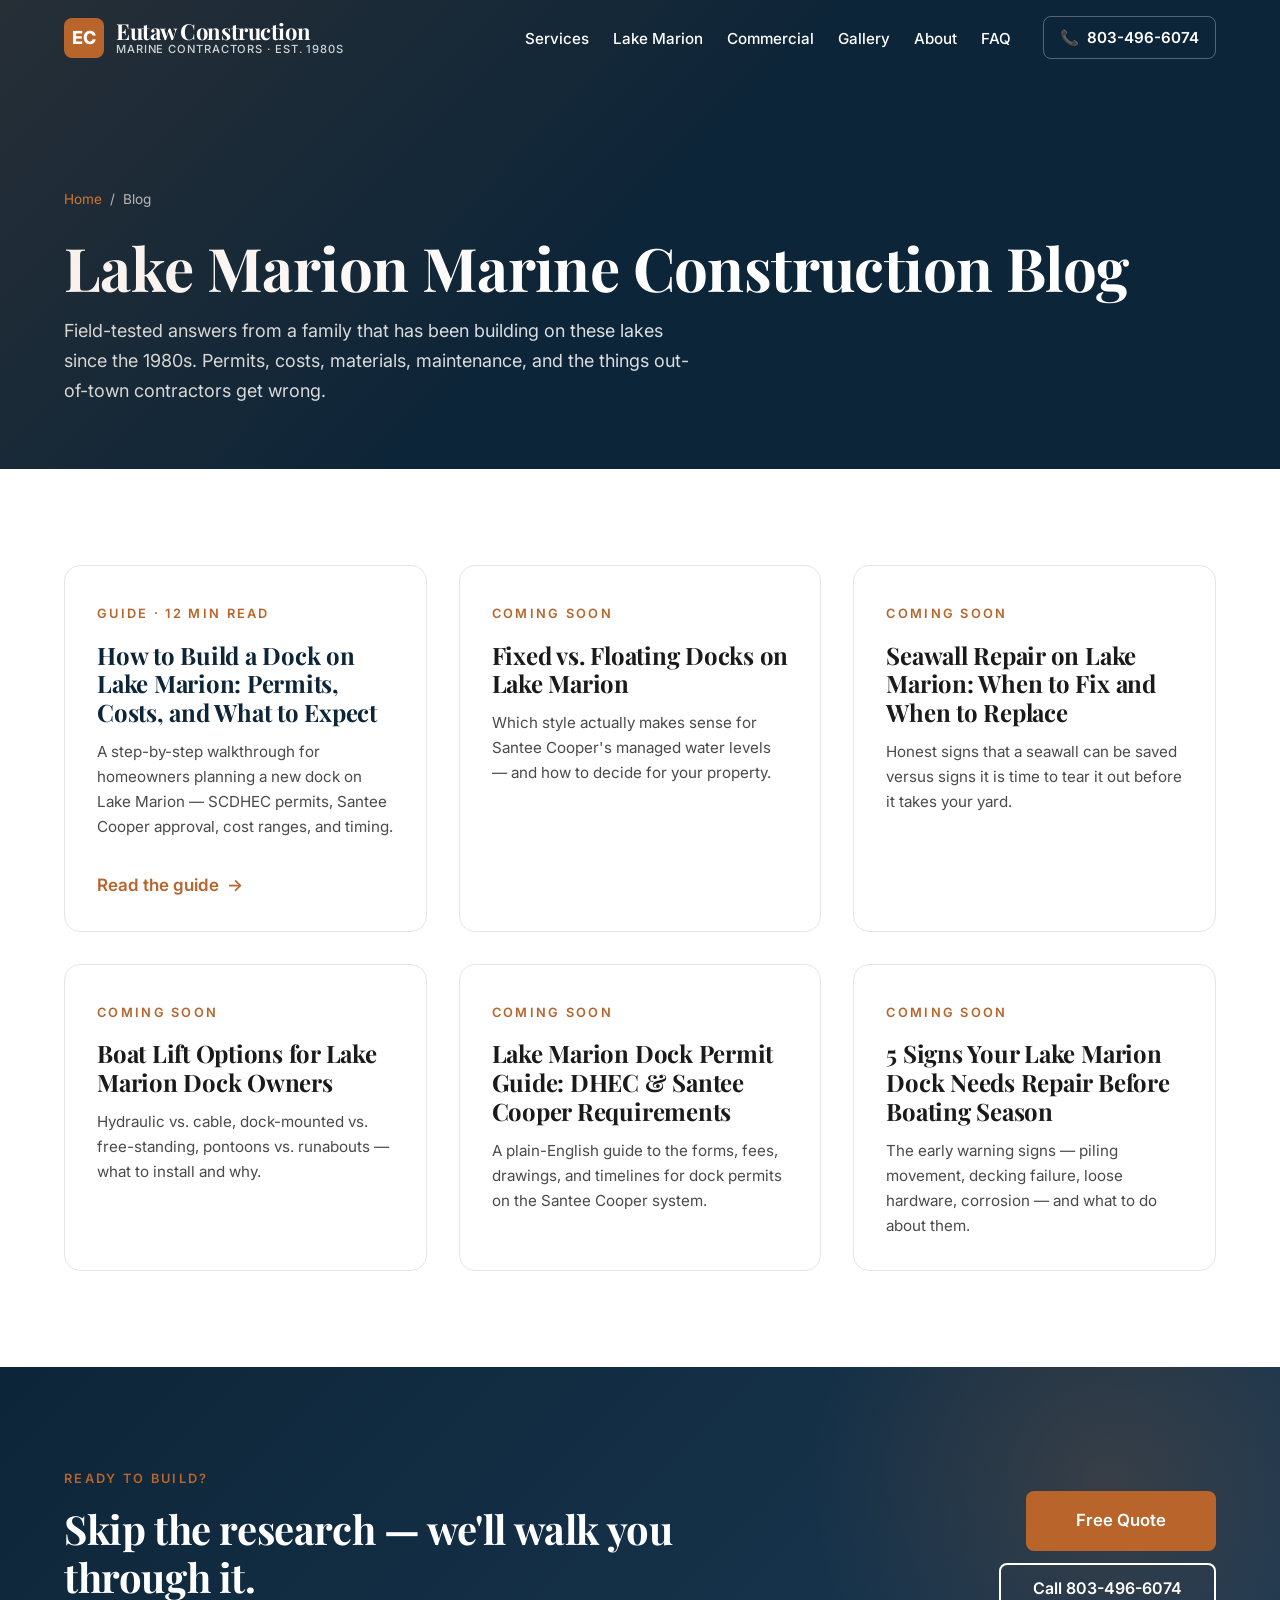
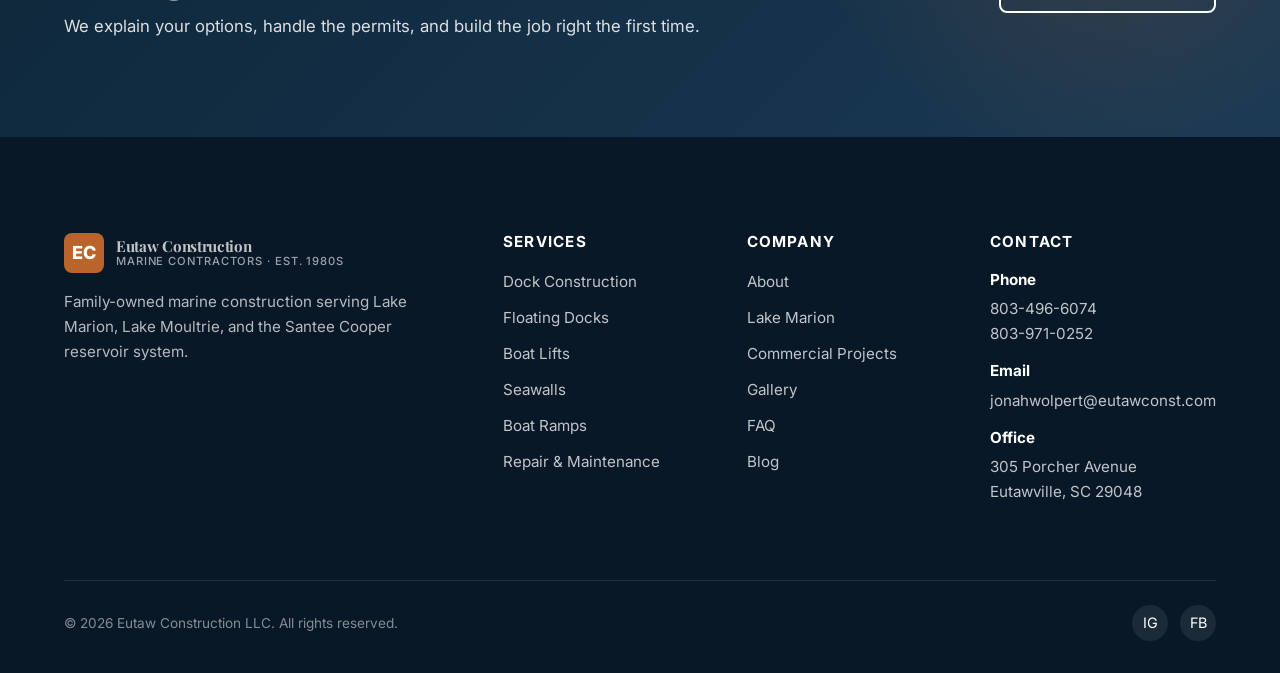
==== blog/index.html @ e50d6042 "Initial commit: Eutaw Construction LLC website Complete static marketing site with SEO foundation: -" ====
<!DOCTYPE html>
<html lang="en">
<head>
<meta charset="UTF-8">
<meta name="viewport" content="width=device-width, initial-scale=1.0">
<title>Lake Marion Dock & Marine Construction Blog | Eutaw Construction LLC</title>
<meta name="description" content="Expert articles on building, repairing, and maintaining docks, seawalls, and boat lifts on Lake Marion and the Santee Cooper lakes — by Eutaw Construction LLC.">
<meta name="robots" content="index, follow, max-image-preview:large">
<link rel="canonical" href="https://www.eutawconst.com/blog/">

<meta property="og:type" content="website">
<meta property="og:title" content="Lake Marion Marine Construction Blog | Eutaw Construction LLC">
<meta property="og:description" content="Articles on docks, seawalls, permits, and boat lifts on Lake Marion.">
<meta property="og:url" content="https://www.eutawconst.com/blog/">
<meta property="og:image" content="https://www.eutawconst.com/images/og-blog.jpg">
<meta property="og:site_name" content="Eutaw Construction LLC">

<meta name="twitter:card" content="summary_large_image">

<link rel="preconnect" href="https://fonts.googleapis.com">
<link rel="preconnect" href="https://fonts.gstatic.com" crossorigin>
<link href="https://fonts.googleapis.com/css2?family=Inter:wght@400;500;600;700;800&family=Playfair+Display:wght@500;600;700;800&display=swap" rel="stylesheet">
<link rel="stylesheet" href="/css/styles.css">
<link rel="icon" type="image/svg+xml" href="/images/favicon.svg">

<script type="application/ld+json">
{
  "@context": "https://schema.org",
  "@type": "Blog",
  "url": "https://www.eutawconst.com/blog/",
  "name": "Eutaw Construction LLC Blog",
  "publisher": {"@id": "https://www.eutawconst.com/#business"}
}
</script>
</head>
<body>

<header class="header">
  <div class="header-inner">
    <a href="/" class="logo" aria-label="Eutaw Construction home">
      <span class="logo-mark">EC</span>
      <span class="logo-text">Eutaw Construction<small>Marine Contractors · Est. 1980s</small></span>
    </a>
    <nav class="nav" aria-label="Primary">
      <ul class="nav-list">
        <li><a href="/services.html">Services</a></li>
        <li><a href="/lake-marion.html">Lake Marion</a></li>
        <li><a href="/commercial.html">Commercial</a></li>
        <li><a href="/gallery.html">Gallery</a></li>
        <li><a href="/about.html">About</a></li>
        <li><a href="/faq.html">FAQ</a></li>
      </ul>
      <a href="tel:+18034966074" class="nav-phone"><span>📞</span><span class="nav-phone-label">803-496-6074</span></a>
      <button class="nav-toggle" aria-label="Toggle menu" aria-expanded="false">☰</button>
    </nav>
  </div>
</header>

<section class="page-header">
  <div class="container">
    <nav class="breadcrumbs" aria-label="Breadcrumb">
      <a href="/">Home</a> <span>/</span> <span>Blog</span>
    </nav>
    <h1>Lake Marion Marine Construction Blog</h1>
    <p class="page-header-subtitle">Field-tested answers from a family that has been building on these lakes since the 1980s. Permits, costs, materials, maintenance, and the things out-of-town contractors get wrong.</p>
  </div>
</section>

<section class="section">
  <div class="container">
    <div class="grid grid-3">

      <article class="card">
        <span class="eyebrow">Guide · 12 min read</span>
        <h3><a href="/blog/how-to-build-a-dock-on-lake-marion.html" style="color: inherit; text-decoration: none;">How to Build a Dock on Lake Marion: Permits, Costs, and What to Expect</a></h3>
        <p>A step-by-step walkthrough for homeowners planning a new dock on Lake Marion — SCDHEC permits, Santee Cooper approval, cost ranges, and timing.</p>
        <a href="/blog/how-to-build-a-dock-on-lake-marion.html" class="card-link">Read the guide</a>
      </article>

      <article class="card">
        <span class="eyebrow">Coming Soon</span>
        <h3 style="color: var(--color-slate);">Fixed vs. Floating Docks on Lake Marion</h3>
        <p>Which style actually makes sense for Santee Cooper's managed water levels — and how to decide for your property.</p>
      </article>

      <article class="card">
        <span class="eyebrow">Coming Soon</span>
        <h3 style="color: var(--color-slate);">Seawall Repair on Lake Marion: When to Fix and When to Replace</h3>
        <p>Honest signs that a seawall can be saved versus signs it is time to tear it out before it takes your yard.</p>
      </article>

      <article class="card">
        <span class="eyebrow">Coming Soon</span>
        <h3 style="color: var(--color-slate);">Boat Lift Options for Lake Marion Dock Owners</h3>
        <p>Hydraulic vs. cable, dock-mounted vs. free-standing, pontoons vs. runabouts — what to install and why.</p>
      </article>

      <article class="card">
        <span class="eyebrow">Coming Soon</span>
        <h3 style="color: var(--color-slate);">Lake Marion Dock Permit Guide: DHEC & Santee Cooper Requirements</h3>
        <p>A plain-English guide to the forms, fees, drawings, and timelines for dock permits on the Santee Cooper system.</p>
      </article>

      <article class="card">
        <span class="eyebrow">Coming Soon</span>
        <h3 style="color: var(--color-slate);">5 Signs Your Lake Marion Dock Needs Repair Before Boating Season</h3>
        <p>The early warning signs — piling movement, decking failure, loose hardware, corrosion — and what to do about them.</p>
      </article>

    </div>
  </div>
</section>

<section class="cta-banner">
  <div class="container">
    <div class="cta-banner-inner">
      <div>
        <span class="eyebrow text-copper">Ready to Build?</span>
        <h2>Skip the research — we'll walk you through it.</h2>
        <p>We explain your options, handle the permits, and build the job right the first time.</p>
      </div>
      <div class="cta-banner-actions">
        <a href="/quote.html" class="btn btn-primary btn-lg">Free Quote</a>
        <a href="tel:+18034966074" class="btn btn-secondary">Call 803-496-6074</a>
      </div>
    </div>
  </div>
</section>

<footer class="footer">
  <div class="container">
    <div class="footer-grid">
      <div class="footer-about">
        <a href="/" class="logo" style="margin-bottom: var(--space-4); display: inline-flex;">
          <span class="logo-mark">EC</span>
          <span class="logo-text">Eutaw Construction<small>Marine Contractors · Est. 1980s</small></span>
        </a>
        <p>Family-owned marine construction serving Lake Marion, Lake Moultrie, and the Santee Cooper reservoir system.</p>
      </div>
      <div>
        <h4>Services</h4>
        <ul>
          <li><a href="/services.html#docks">Dock Construction</a></li>
          <li><a href="/services.html#floating">Floating Docks</a></li>
          <li><a href="/services.html#lifts">Boat Lifts</a></li>
          <li><a href="/services.html#seawalls">Seawalls</a></li>
          <li><a href="/services.html#ramps">Boat Ramps</a></li>
          <li><a href="/services.html#repair">Repair & Maintenance</a></li>
        </ul>
      </div>
      <div>
        <h4>Company</h4>
        <ul>
          <li><a href="/about.html">About</a></li>
          <li><a href="/lake-marion.html">Lake Marion</a></li>
          <li><a href="/commercial.html">Commercial Projects</a></li>
          <li><a href="/gallery.html">Gallery</a></li>
          <li><a href="/faq.html">FAQ</a></li>
          <li><a href="/blog/">Blog</a></li>
        </ul>
      </div>
      <div>
        <h4>Contact</h4>
        <div class="footer-contact-item"><div><strong>Phone</strong><a href="tel:+18034966074">803-496-6074</a><br><a href="tel:+18039710252">803-971-0252</a></div></div>
        <div class="footer-contact-item"><div><strong>Email</strong><a href="mailto:jonahwolpert@eutawconst.com">jonahwolpert@eutawconst.com</a></div></div>
        <div class="footer-contact-item"><div><strong>Office</strong>305 Porcher Avenue<br>Eutawville, SC 29048</div></div>
      </div>
    </div>
    <div class="footer-bottom">
      <div>© <span id="yr">2026</span> Eutaw Construction LLC. All rights reserved.</div>
      <div class="footer-social">
        <a href="https://www.instagram.com/eutawconstruction/" aria-label="Instagram" target="_blank" rel="noopener">IG</a>
        <a href="https://www.facebook.com/eutawconstruction/" aria-label="Facebook" target="_blank" rel="noopener">FB</a>
      </div>
    </div>
  </div>
</footer>

<script src="/js/main.js"></script>
<script>document.getElementById('yr').textContent = new Date().getFullYear();</script>
</body>
</html>
---- css/styles.css ----
/* ============================================================
   EUTAW CONSTRUCTION LLC — Design System
   ============================================================ */

:root {
  /* Brand palette */
  --color-navy: #0d2538;
  --color-navy-deep: #081827;
  --color-navy-soft: #1b3a55;
  --color-copper: #b8642b;
  --color-copper-bright: #d4772f;
  --color-sand: #f5efe4;
  --color-cream: #fbf7f0;
  --color-white: #ffffff;
  --color-ink: #1a1a1a;
  --color-gray-900: #212121;
  --color-gray-700: #4a4a4a;
  --color-gray-500: #757575;
  --color-gray-300: #c9c9c9;
  --color-gray-200: #e5e5e5;
  --color-gray-100: #f3f3f3;

  /* Typography */
  --font-heading: 'Playfair Display', Georgia, serif;
  --font-body: 'Inter', -apple-system, BlinkMacSystemFont, 'Segoe UI', Roboto, sans-serif;

  /* Spacing */
  --space-1: 0.25rem;
  --space-2: 0.5rem;
  --space-3: 0.75rem;
  --space-4: 1rem;
  --space-5: 1.5rem;
  --space-6: 2rem;
  --space-8: 3rem;
  --space-10: 4rem;
  --space-12: 6rem;
  --space-16: 8rem;
  --space-20: 10rem;

  /* Layout */
  --max-width: 1200px;
  --max-width-text: 720px;
  --radius-sm: 4px;
  --radius: 8px;
  --radius-lg: 16px;

  /* Shadows */
  --shadow-sm: 0 1px 2px rgba(0, 0, 0, 0.05);
  --shadow: 0 4px 12px rgba(0, 0, 0, 0.08);
  --shadow-lg: 0 12px 32px rgba(0, 0, 0, 0.12);
  --shadow-xl: 0 24px 48px rgba(0, 0, 0, 0.16);

  /* Transitions */
  --transition: 200ms ease;
  --transition-slow: 400ms ease;
}

/* ============================================================
   Reset & Base
   ============================================================ */
*, *::before, *::after {
  box-sizing: border-box;
  margin: 0;
  padding: 0;
}

html {
  scroll-behavior: smooth;
  -webkit-text-size-adjust: 100%;
}

body {
  font-family: var(--font-body);
  font-size: 17px;
  line-height: 1.65;
  color: var(--color-ink);
  background: var(--color-white);
  -webkit-font-smoothing: antialiased;
  -moz-osx-font-smoothing: grayscale;
  overflow-x: hidden;
}

img, video {
  max-width: 100%;
  height: auto;
  display: block;
}

a {
  color: var(--color-copper);
  text-decoration: none;
  transition: color var(--transition);
}

a:hover {
  color: var(--color-copper-bright);
}

button {
  font-family: inherit;
  cursor: pointer;
  border: none;
  background: none;
}

h1, h2, h3, h4, h5, h6 {
  font-family: var(--font-heading);
  font-weight: 700;
  line-height: 1.2;
  letter-spacing: -0.01em;
  color: var(--color-navy);
}

h1 {
  font-size: clamp(2.25rem, 5vw, 3.75rem);
  line-height: 1.1;
}

h2 {
  font-size: clamp(1.75rem, 3.5vw, 2.5rem);
  margin-bottom: var(--space-5);
}

h3 {
  font-size: clamp(1.25rem, 2.2vw, 1.5rem);
  margin-bottom: var(--space-3);
}

h4 {
  font-size: 1.125rem;
  margin-bottom: var(--space-3);
}

p {
  margin-bottom: var(--space-4);
  color: var(--color-gray-900);
}

p:last-child {
  margin-bottom: 0;
}

ul, ol {
  padding-left: 1.5em;
  margin-bottom: var(--space-4);
}

li {
  margin-bottom: var(--space-2);
}

strong {
  font-weight: 700;
  color: var(--color-navy);
}

/* ============================================================
   Layout
   ============================================================ */
.container {
  width: 100%;
  max-width: var(--max-width);
  margin: 0 auto;
  padding: 0 var(--space-5);
}

.container-narrow {
  max-width: var(--max-width-text);
  margin: 0 auto;
  padding: 0 var(--space-5);
}

.section {
  padding: var(--space-12) 0;
}

.section-sm {
  padding: var(--space-8) 0;
}

.section-lg {
  padding: var(--space-16) 0;
}

.section-dark {
  background: var(--color-navy);
  color: var(--color-white);
}

.section-dark h1, .section-dark h2, .section-dark h3, .section-dark h4 {
  color: var(--color-white);
}

.section-dark p {
  color: rgba(255, 255, 255, 0.85);
}

.section-sand {
  background: var(--color-sand);
}

.section-cream {
  background: var(--color-cream);
}

/* ============================================================
   Header / Navigation
   ============================================================ */
.header {
  position: fixed;
  top: 0;
  left: 0;
  right: 0;
  z-index: 100;
  transition: all var(--transition);
  background: rgba(13, 37, 56, 0.0);
  backdrop-filter: blur(0);
}

.header.scrolled {
  background: rgba(13, 37, 56, 0.96);
  backdrop-filter: blur(12px);
  box-shadow: var(--shadow);
}

.header-inner {
  display: flex;
  align-items: center;
  justify-content: space-between;
  padding: var(--space-4) var(--space-5);
  max-width: var(--max-width);
  margin: 0 auto;
}

.logo {
  display: flex;
  align-items: center;
  gap: var(--space-3);
  color: var(--color-white);
  font-family: var(--font-heading);
  font-size: 1.375rem;
  font-weight: 700;
  text-decoration: none;
  letter-spacing: -0.02em;
}

.logo:hover {
  color: var(--color-white);
}

.logo-mark {
  width: 40px;
  height: 40px;
  background: var(--color-copper);
  border-radius: var(--radius);
  display: flex;
  align-items: center;
  justify-content: center;
  color: var(--color-white);
  font-weight: 800;
  font-family: var(--font-body);
  font-size: 1.125rem;
  flex-shrink: 0;
}

.logo-text {
  line-height: 1.1;
}

.logo-text small {
  display: block;
  font-family: var(--font-body);
  font-size: 0.7rem;
  font-weight: 500;
  letter-spacing: 0.08em;
  text-transform: uppercase;
  opacity: 0.8;
}

.nav {
  display: flex;
  align-items: center;
  gap: var(--space-6);
}

.nav-list {
  display: flex;
  gap: var(--space-5);
  list-style: none;
  padding: 0;
  margin: 0;
}

.nav-list li {
  margin: 0;
}

.nav-list a {
  color: var(--color-white);
  font-size: 0.95rem;
  font-weight: 500;
  text-decoration: none;
  padding: var(--space-2) 0;
  position: relative;
  transition: color var(--transition);
}

.nav-list a::after {
  content: '';
  position: absolute;
  bottom: -2px;
  left: 0;
  right: 0;
  height: 2px;
  background: var(--color-copper);
  transform: scaleX(0);
  transform-origin: center;
  transition: transform var(--transition);
}

.nav-list a:hover::after,
.nav-list a.active::after {
  transform: scaleX(1);
}

.nav-phone {
  display: inline-flex;
  align-items: center;
  gap: var(--space-2);
  color: var(--color-white);
  font-weight: 600;
  font-size: 0.95rem;
  padding: var(--space-2) var(--space-4);
  border: 1.5px solid rgba(255, 255, 255, 0.3);
  border-radius: var(--radius);
  transition: all var(--transition);
}

.nav-phone:hover {
  background: var(--color-copper);
  border-color: var(--color-copper);
  color: var(--color-white);
}

.nav-toggle {
  display: none;
  background: none;
  border: none;
  color: var(--color-white);
  font-size: 1.5rem;
  cursor: pointer;
  padding: var(--space-2);
}

/* ============================================================
   Buttons
   ============================================================ */
.btn {
  display: inline-flex;
  align-items: center;
  justify-content: center;
  gap: var(--space-2);
  padding: var(--space-3) var(--space-6);
  font-family: var(--font-body);
  font-size: 1rem;
  font-weight: 600;
  line-height: 1.4;
  text-decoration: none;
  border-radius: var(--radius);
  transition: all var(--transition);
  cursor: pointer;
  border: 2px solid transparent;
  white-space: nowrap;
}

.btn-primary {
  background: var(--color-copper);
  color: var(--color-white);
  border-color: var(--color-copper);
}

.btn-primary:hover {
  background: var(--color-copper-bright);
  border-color: var(--color-copper-bright);
  color: var(--color-white);
  transform: translateY(-2px);
  box-shadow: var(--shadow-lg);
}

.btn-secondary {
  background: transparent;
  color: var(--color-white);
  border-color: var(--color-white);
}

.btn-secondary:hover {
  background: var(--color-white);
  color: var(--color-navy);
}

.btn-dark {
  background: var(--color-navy);
  color: var(--color-white);
  border-color: var(--color-navy);
}

.btn-dark:hover {
  background: var(--color-navy-deep);
  border-color: var(--color-navy-deep);
  color: var(--color-white);
  transform: translateY(-2px);
}

.btn-outline {
  background: transparent;
  color: var(--color-navy);
  border-color: var(--color-navy);
}

.btn-outline:hover {
  background: var(--color-navy);
  color: var(--color-white);
}

.btn-lg {
  padding: var(--space-4) var(--space-8);
  font-size: 1.05rem;
}

.btn-group {
  display: flex;
  gap: var(--space-4);
  flex-wrap: wrap;
}

/* ============================================================
   Hero
   ============================================================ */
.hero {
  position: relative;
  min-height: 92vh;
  display: flex;
  align-items: center;
  color: var(--color-white);
  overflow: hidden;
  padding: var(--space-16) 0 var(--space-12);
}

.hero-bg {
  position: absolute;
  inset: 0;
  z-index: 0;
  background: linear-gradient(135deg, #0d2538 0%, #1b3a55 50%, #0d2538 100%);
}

.hero-bg-image {
  position: absolute;
  inset: 0;
  z-index: 0;
  background-size: cover;
  background-position: center;
  background-repeat: no-repeat;
}

.hero-overlay {
  position: absolute;
  inset: 0;
  z-index: 1;
  background: linear-gradient(
    135deg,
    rgba(13, 37, 56, 0.85) 0%,
    rgba(13, 37, 56, 0.65) 50%,
    rgba(13, 37, 56, 0.85) 100%
  );
}

.hero-content {
  position: relative;
  z-index: 2;
  max-width: 800px;
}

.hero-eyebrow {
  display: inline-block;
  font-size: 0.8rem;
  font-weight: 600;
  letter-spacing: 0.18em;
  text-transform: uppercase;
  color: var(--color-copper-bright);
  margin-bottom: var(--space-5);
  padding: var(--space-2) var(--space-4);
  border: 1px solid rgba(212, 119, 47, 0.4);
  border-radius: 999px;
}

.hero h1 {
  color: var(--color-white);
  font-size: clamp(2.5rem, 6vw, 4.5rem);
  margin-bottom: var(--space-5);
}

.hero-subtitle {
  font-size: clamp(1.05rem, 1.8vw, 1.25rem);
  line-height: 1.55;
  margin-bottom: var(--space-8);
  color: rgba(255, 255, 255, 0.92);
  max-width: 640px;
}

.hero-trust {
  display: flex;
  gap: var(--space-8);
  margin-top: var(--space-10);
  flex-wrap: wrap;
}

.hero-trust-item {
  display: flex;
  align-items: center;
  gap: var(--space-3);
  color: rgba(255, 255, 255, 0.9);
  font-size: 0.95rem;
}

.hero-trust-item strong {
  color: var(--color-white);
  font-weight: 700;
  display: block;
  font-size: 1.125rem;
}

.hero-trust-icon {
  width: 36px;
  height: 36px;
  background: rgba(212, 119, 47, 0.2);
  border: 1px solid rgba(212, 119, 47, 0.4);
  border-radius: 999px;
  display: flex;
  align-items: center;
  justify-content: center;
  flex-shrink: 0;
  color: var(--color-copper-bright);
}

/* Small hero variant for interior pages */
.hero-sm {
  min-height: 60vh;
  padding-top: var(--space-20);
}

.hero-sm h1 {
  font-size: clamp(2rem, 4.5vw, 3.25rem);
}

/* ============================================================
   Page Header (alternative to hero for interior pages)
   ============================================================ */
.page-header {
  background: var(--color-navy);
  color: var(--color-white);
  padding: calc(var(--space-16) + 60px) 0 var(--space-10);
  position: relative;
  overflow: hidden;
}

.page-header::before {
  content: '';
  position: absolute;
  inset: 0;
  background: linear-gradient(135deg, rgba(184, 100, 43, 0.15) 0%, transparent 50%);
}

.page-header-inner {
  position: relative;
  z-index: 1;
}

.page-header h1 {
  color: var(--color-white);
  margin-bottom: var(--space-4);
}

.page-header-subtitle {
  color: rgba(255, 255, 255, 0.85);
  font-size: 1.125rem;
  max-width: 640px;
}

.breadcrumbs {
  display: flex;
  gap: var(--space-2);
  margin-bottom: var(--space-5);
  font-size: 0.85rem;
  color: rgba(255, 255, 255, 0.7);
}

.breadcrumbs a {
  color: var(--color-copper-bright);
}

.breadcrumbs a:hover {
  color: var(--color-white);
}

/* ============================================================
   Cards & Grids
   ============================================================ */
.grid {
  display: grid;
  gap: var(--space-6);
}

.grid-2 {
  grid-template-columns: repeat(2, 1fr);
}

.grid-3 {
  grid-template-columns: repeat(3, 1fr);
}

.grid-4 {
  grid-template-columns: repeat(4, 1fr);
}

.card {
  background: var(--color-white);
  border: 1px solid var(--color-gray-200);
  border-radius: var(--radius-lg);
  padding: var(--space-6);
  transition: all var(--transition);
}

.card:hover {
  border-color: var(--color-copper);
  box-shadow: var(--shadow-lg);
  transform: translateY(-4px);
}

.card-icon {
  width: 56px;
  height: 56px;
  background: linear-gradient(135deg, var(--color-copper) 0%, var(--color-copper-bright) 100%);
  border-radius: var(--radius);
  display: flex;
  align-items: center;
  justify-content: center;
  color: var(--color-white);
  font-size: 1.5rem;
  margin-bottom: var(--space-5);
}

.card h3 {
  margin-bottom: var(--space-3);
}

.card p {
  color: var(--color-gray-700);
  font-size: 0.95rem;
}

.card-link {
  display: inline-flex;
  align-items: center;
  gap: var(--space-2);
  margin-top: var(--space-4);
  font-weight: 600;
  color: var(--color-copper);
}

.card-link::after {
  content: '→';
  transition: transform var(--transition);
}

.card-link:hover::after {
  transform: translateX(4px);
}

/* ============================================================
   Section Intro
   ============================================================ */
.section-intro {
  text-align: center;
  max-width: 720px;
  margin: 0 auto var(--space-10);
}

.eyebrow {
  display: inline-block;
  font-size: 0.8rem;
  font-weight: 600;
  letter-spacing: 0.18em;
  text-transform: uppercase;
  color: var(--color-copper);
  margin-bottom: var(--space-4);
}

.section-intro h2 {
  margin-bottom: var(--space-4);
}

.section-intro p {
  font-size: 1.125rem;
  color: var(--color-gray-700);
}

/* ============================================================
   Two-column feature layout
   ============================================================ */
.feature {
  display: grid;
  grid-template-columns: 1fr 1fr;
  gap: var(--space-12);
  align-items: center;
}

.feature-reverse .feature-media {
  order: 2;
}

.feature-media {
  border-radius: var(--radius-lg);
  overflow: hidden;
  box-shadow: var(--shadow-lg);
  aspect-ratio: 4/5;
  background: var(--color-navy-soft);
}

.feature-media img {
  width: 100%;
  height: 100%;
  object-fit: cover;
}

.feature-content h2 {
  margin-bottom: var(--space-5);
}

/* ============================================================
   Stats / Numbers
   ============================================================ */
.stats {
  display: grid;
  grid-template-columns: repeat(4, 1fr);
  gap: var(--space-6);
  padding: var(--space-8) 0;
}

.stat {
  text-align: center;
  padding: var(--space-5);
}

.stat-number {
  font-family: var(--font-heading);
  font-size: clamp(2.5rem, 4vw, 3.5rem);
  font-weight: 700;
  color: var(--color-copper-bright);
  line-height: 1;
  margin-bottom: var(--space-2);
}

.stat-label {
  font-size: 0.95rem;
  color: rgba(255, 255, 255, 0.85);
  text-transform: uppercase;
  letter-spacing: 0.08em;
  font-weight: 500;
}

/* ============================================================
   CTA Banner
   ============================================================ */
.cta-banner {
  background: linear-gradient(135deg, var(--color-navy) 0%, var(--color-navy-soft) 100%);
  color: var(--color-white);
  padding: var(--space-12) 0;
  position: relative;
  overflow: hidden;
}

.cta-banner::before {
  content: '';
  position: absolute;
  top: -50%;
  right: -10%;
  width: 600px;
  height: 600px;
  background: radial-gradient(circle, rgba(184, 100, 43, 0.2) 0%, transparent 70%);
  border-radius: 50%;
}

.cta-banner-inner {
  position: relative;
  z-index: 1;
  display: grid;
  grid-template-columns: 2fr 1fr;
  gap: var(--space-8);
  align-items: center;
}

.cta-banner h2 {
  color: var(--color-white);
  margin-bottom: var(--space-3);
}

.cta-banner p {
  color: rgba(255, 255, 255, 0.85);
  margin-bottom: 0;
  font-size: 1.05rem;
}

.cta-banner-actions {
  display: flex;
  flex-direction: column;
  gap: var(--space-3);
  align-items: flex-end;
}

/* ============================================================
   Quote form
   ============================================================ */
.form {
  display: flex;
  flex-direction: column;
  gap: var(--space-4);
  background: var(--color-white);
  padding: var(--space-8);
  border-radius: var(--radius-lg);
  box-shadow: var(--shadow);
}

.form-group {
  display: flex;
  flex-direction: column;
  gap: var(--space-2);
}

.form-row {
  display: grid;
  grid-template-columns: 1fr 1fr;
  gap: var(--space-4);
}

.form label {
  font-size: 0.9rem;
  font-weight: 600;
  color: var(--color-navy);
}

.form input,
.form select,
.form textarea {
  width: 100%;
  padding: var(--space-3) var(--space-4);
  border: 1.5px solid var(--color-gray-200);
  border-radius: var(--radius);
  font-family: inherit;
  font-size: 1rem;
  color: var(--color-ink);
  background: var(--color-white);
  transition: border-color var(--transition);
}

.form input:focus,
.form select:focus,
.form textarea:focus {
  outline: none;
  border-color: var(--color-copper);
  box-shadow: 0 0 0 3px rgba(184, 100, 43, 0.15);
}

.form textarea {
  min-height: 140px;
  resize: vertical;
  font-family: inherit;
}

.form-note {
  font-size: 0.85rem;
  color: var(--color-gray-500);
  margin-top: var(--space-2);
}

/* ============================================================
   Gallery
   ============================================================ */
.gallery-grid {
  display: grid;
  grid-template-columns: repeat(3, 1fr);
  gap: var(--space-4);
}

.gallery-item {
  aspect-ratio: 4/3;
  background: var(--color-gray-100);
  border-radius: var(--radius);
  overflow: hidden;
  position: relative;
  cursor: pointer;
  transition: transform var(--transition);
}

.gallery-item:hover {
  transform: scale(1.02);
  box-shadow: var(--shadow-lg);
}

.gallery-item img {
  width: 100%;
  height: 100%;
  object-fit: cover;
  transition: transform var(--transition-slow);
}

.gallery-item:hover img {
  transform: scale(1.08);
}

.gallery-item-label {
  position: absolute;
  inset: auto 0 0 0;
  padding: var(--space-5) var(--space-4) var(--space-4);
  background: linear-gradient(to top, rgba(13, 37, 56, 0.9), transparent);
  color: var(--color-white);
  font-size: 0.9rem;
  font-weight: 500;
  opacity: 0;
  transition: opacity var(--transition);
}

.gallery-item:hover .gallery-item-label {
  opacity: 1;
}

.gallery-placeholder {
  width: 100%;
  height: 100%;
  background: linear-gradient(135deg, var(--color-navy-soft) 0%, var(--color-navy) 100%);
  display: flex;
  align-items: center;
  justify-content: center;
  color: rgba(255, 255, 255, 0.6);
  font-size: 0.8rem;
  text-align: center;
  padding: var(--space-4);
  letter-spacing: 0.08em;
  text-transform: uppercase;
}

/* ============================================================
   FAQ
   ============================================================ */
.faq-list {
  max-width: 820px;
  margin: 0 auto;
}

.faq-item {
  border-bottom: 1px solid var(--color-gray-200);
}

.faq-question {
  width: 100%;
  display: flex;
  align-items: center;
  justify-content: space-between;
  gap: var(--space-4);
  padding: var(--space-5) 0;
  text-align: left;
  background: none;
  border: none;
  cursor: pointer;
  font-family: var(--font-heading);
  font-size: 1.2rem;
  font-weight: 700;
  color: var(--color-navy);
  transition: color var(--transition);
}

.faq-question:hover {
  color: var(--color-copper);
}

.faq-toggle {
  width: 32px;
  height: 32px;
  border: 2px solid var(--color-navy);
  border-radius: 50%;
  display: flex;
  align-items: center;
  justify-content: center;
  flex-shrink: 0;
  font-size: 1.25rem;
  line-height: 1;
  transition: all var(--transition);
}

.faq-item.open .faq-toggle {
  background: var(--color-copper);
  border-color: var(--color-copper);
  color: var(--color-white);
  transform: rotate(45deg);
}

.faq-answer {
  max-height: 0;
  overflow: hidden;
  transition: max-height var(--transition-slow);
}

.faq-item.open .faq-answer {
  max-height: 500px;
}

.faq-answer-inner {
  padding-bottom: var(--space-5);
  color: var(--color-gray-700);
  font-size: 1rem;
  line-height: 1.7;
}

/* ============================================================
   Blog
   ============================================================ */
.blog-list {
  display: grid;
  grid-template-columns: repeat(3, 1fr);
  gap: var(--space-6);
}

.blog-card {
  background: var(--color-white);
  border-radius: var(--radius-lg);
  overflow: hidden;
  border: 1px solid var(--color-gray-200);
  transition: all var(--transition);
  display: flex;
  flex-direction: column;
}

.blog-card:hover {
  border-color: var(--color-copper);
  box-shadow: var(--shadow-lg);
  transform: translateY(-4px);
}

.blog-card-image {
  aspect-ratio: 16/10;
  background: var(--color-navy);
  overflow: hidden;
}

.blog-card-image img {
  width: 100%;
  height: 100%;
  object-fit: cover;
}

.blog-card-content {
  padding: var(--space-6);
  flex-grow: 1;
  display: flex;
  flex-direction: column;
}

.blog-card-meta {
  font-size: 0.8rem;
  color: var(--color-gray-500);
  text-transform: uppercase;
  letter-spacing: 0.08em;
  font-weight: 600;
  margin-bottom: var(--space-3);
}

.blog-card h3 {
  margin-bottom: var(--space-3);
  flex-grow: 1;
}

.blog-card-link {
  margin-top: var(--space-3);
  color: var(--color-copper);
  font-weight: 600;
  display: inline-flex;
  align-items: center;
  gap: var(--space-2);
}

.blog-card-link::after {
  content: '→';
  transition: transform var(--transition);
}

.blog-card:hover .blog-card-link::after {
  transform: translateX(4px);
}

/* Blog post article */
.blog-post {
  max-width: 760px;
  margin: 0 auto;
  padding: var(--space-12) var(--space-5);
}

.blog-post h1 {
  margin-bottom: var(--space-5);
}

.blog-post-meta {
  color: var(--color-gray-500);
  font-size: 0.9rem;
  margin-bottom: var(--space-8);
  padding-bottom: var(--space-5);
  border-bottom: 1px solid var(--color-gray-200);
}

.blog-post h2 {
  font-size: 1.75rem;
  margin-top: var(--space-10);
  margin-bottom: var(--space-4);
}

.blog-post h3 {
  font-size: 1.35rem;
  margin-top: var(--space-6);
  margin-bottom: var(--space-3);
}

.blog-post p {
  font-size: 1.05rem;
  line-height: 1.75;
  color: var(--color-gray-900);
}

.blog-post ul, .blog-post ol {
  font-size: 1.05rem;
  line-height: 1.75;
}

.blog-post blockquote {
  border-left: 4px solid var(--color-copper);
  padding-left: var(--space-5);
  margin: var(--space-6) 0;
  font-style: italic;
  color: var(--color-gray-700);
}

.blog-post table {
  width: 100%;
  border-collapse: collapse;
  margin: var(--space-6) 0;
  font-size: 0.95rem;
}

.blog-post table th,
.blog-post table td {
  padding: var(--space-3) var(--space-4);
  text-align: left;
  border-bottom: 1px solid var(--color-gray-200);
}

.blog-post table th {
  background: var(--color-sand);
  font-weight: 700;
  color: var(--color-navy);
}

/* ============================================================
   Footer
   ============================================================ */
.footer {
  background: var(--color-navy-deep);
  color: rgba(255, 255, 255, 0.85);
  padding: var(--space-12) 0 var(--space-6);
}

.footer-grid {
  display: grid;
  grid-template-columns: 2fr 1fr 1fr 1fr;
  gap: var(--space-8);
  margin-bottom: var(--space-10);
}

.footer h4 {
  color: var(--color-white);
  font-family: var(--font-body);
  font-size: 0.95rem;
  font-weight: 700;
  text-transform: uppercase;
  letter-spacing: 0.08em;
  margin-bottom: var(--space-4);
}

.footer-about p {
  color: rgba(255, 255, 255, 0.7);
  font-size: 0.95rem;
  line-height: 1.65;
  margin-bottom: var(--space-4);
}

.footer .logo {
  margin-bottom: var(--space-4);
}

.footer ul {
  list-style: none;
  padding: 0;
  margin: 0;
}

.footer li {
  margin-bottom: var(--space-2);
}

.footer a {
  color: rgba(255, 255, 255, 0.75);
  text-decoration: none;
  font-size: 0.95rem;
  transition: color var(--transition);
}

.footer a:hover {
  color: var(--color-copper-bright);
}

.footer-contact-item {
  display: flex;
  gap: var(--space-3);
  margin-bottom: var(--space-3);
  color: rgba(255, 255, 255, 0.75);
  font-size: 0.95rem;
}

.footer-contact-item strong {
  color: var(--color-white);
  display: block;
  margin-bottom: var(--space-1);
}

.footer-bottom {
  border-top: 1px solid rgba(255, 255, 255, 0.1);
  padding-top: var(--space-5);
  display: flex;
  justify-content: space-between;
  align-items: center;
  font-size: 0.85rem;
  color: rgba(255, 255, 255, 0.5);
  flex-wrap: wrap;
  gap: var(--space-4);
}

.footer-social {
  display: flex;
  gap: var(--space-3);
}

.footer-social a {
  width: 36px;
  height: 36px;
  border-radius: 50%;
  background: rgba(255, 255, 255, 0.08);
  display: inline-flex;
  align-items: center;
  justify-content: center;
  color: var(--color-white);
  font-size: 0.9rem;
  transition: all var(--transition);
}

.footer-social a:hover {
  background: var(--color-copper);
  color: var(--color-white);
  transform: translateY(-2px);
}

/* ============================================================
   Utilities
   ============================================================ */
.text-center { text-align: center; }
.text-copper { color: var(--color-copper); }
.text-white { color: var(--color-white); }
.mb-0 { margin-bottom: 0; }
.mb-4 { margin-bottom: var(--space-4); }
.mb-6 { margin-bottom: var(--space-6); }
.mb-8 { margin-bottom: var(--space-8); }
.mt-6 { margin-top: var(--space-6); }
.mt-8 { margin-top: var(--space-8); }
.sr-only {
  position: absolute;
  width: 1px;
  height: 1px;
  padding: 0;
  margin: -1px;
  overflow: hidden;
  clip: rect(0, 0, 0, 0);
  white-space: nowrap;
  border: 0;
}

/* ============================================================
   Responsive
   ============================================================ */
@media (max-width: 960px) {
  .grid-3, .grid-4 { grid-template-columns: repeat(2, 1fr); }
  .blog-list { grid-template-columns: repeat(2, 1fr); }
  .gallery-grid { grid-template-columns: repeat(2, 1fr); }
  .stats { grid-template-columns: repeat(2, 1fr); }
  .footer-grid { grid-template-columns: 1fr 1fr; }
  .feature { grid-template-columns: 1fr; gap: var(--space-6); }
  .feature-reverse .feature-media { order: 0; }
  .cta-banner-inner { grid-template-columns: 1fr; text-align: center; }
  .cta-banner-actions { align-items: center; }
}

@media (max-width: 720px) {
  :root {
    --space-12: 4rem;
    --space-16: 5rem;
  }

  h1 { font-size: 2.25rem; }
  h2 { font-size: 1.75rem; }
  body { font-size: 16px; }

  .nav-list,
  .nav-phone-label { display: none; }
  .nav-toggle { display: block; }

  .nav.open .nav-list {
    display: flex;
    flex-direction: column;
    position: absolute;
    top: 100%;
    left: 0;
    right: 0;
    background: var(--color-navy);
    padding: var(--space-5);
    gap: var(--space-3);
  }

  .hero-trust { gap: var(--space-4); }
  .grid-2, .grid-3, .grid-4 { grid-template-columns: 1fr; }
  .blog-list { grid-template-columns: 1fr; }
  .gallery-grid { grid-template-columns: 1fr 1fr; }
  .stats { grid-template-columns: 1fr 1fr; }
  .footer-grid { grid-template-columns: 1fr; }
  .form-row { grid-template-columns: 1fr; }
  .btn-group { flex-direction: column; width: 100%; }
  .btn-group .btn { width: 100%; }
  .footer-bottom { flex-direction: column; text-align: center; }
}
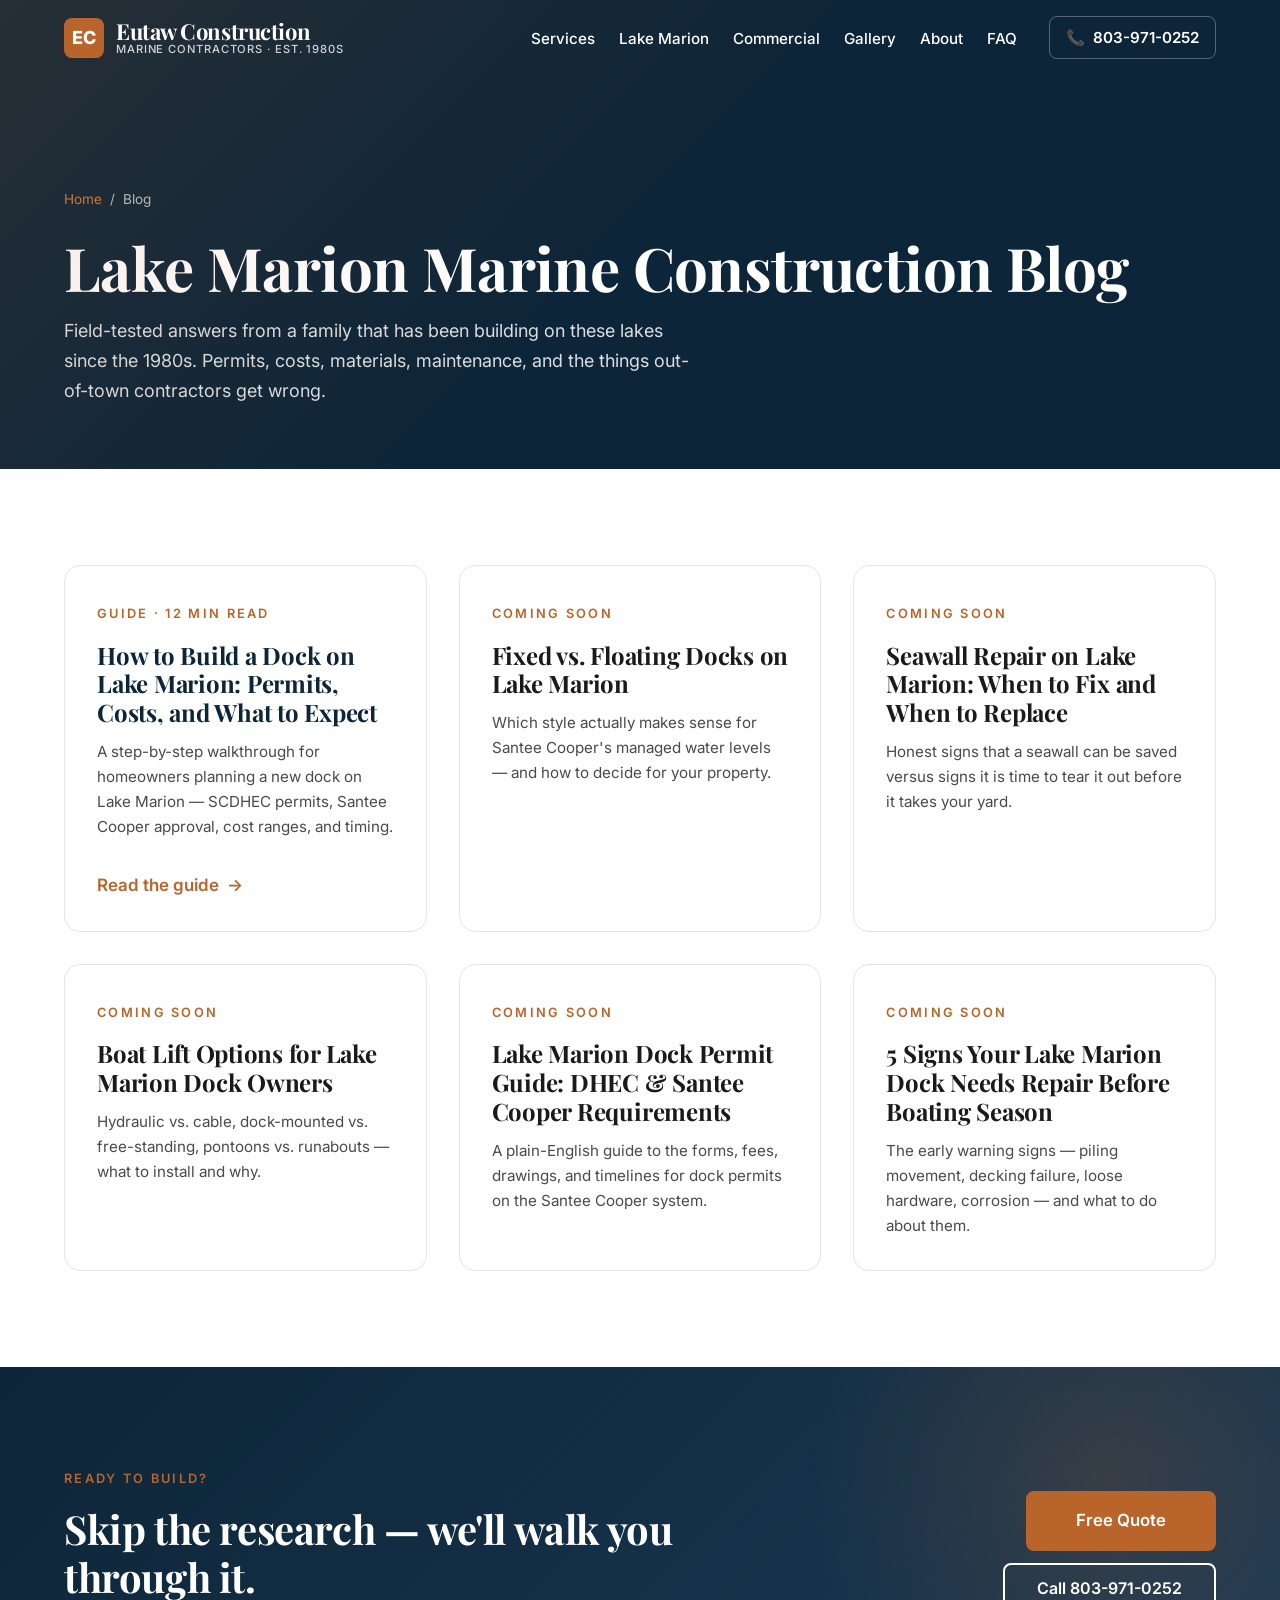
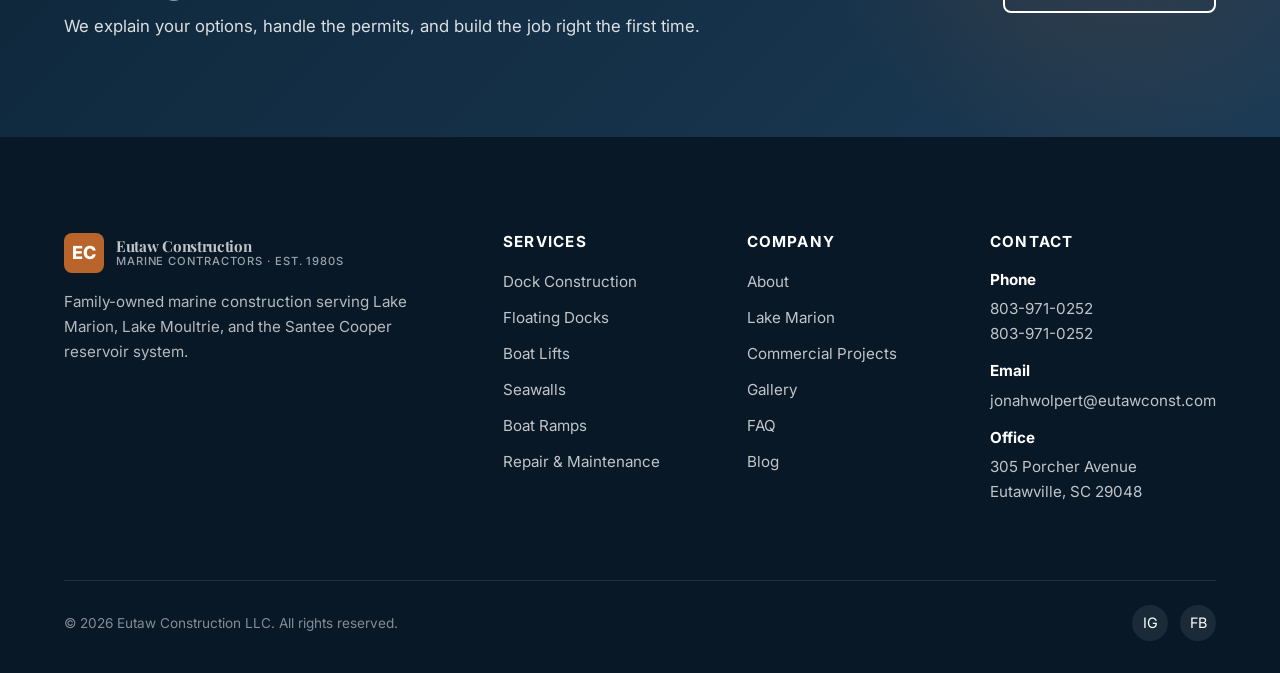
==== commit a1aeb002: "Update contact phone to 803-971-0252; add Eli Wolpert to About page" ====
--- a/blog/index.html
+++ b/blog/index.html
@@ -50,7 +50,7 @@
         <li><a href="/about.html">About</a></li>
         <li><a href="/faq.html">FAQ</a></li>
       </ul>
-      <a href="tel:+18034966074" class="nav-phone"><span>📞</span><span class="nav-phone-label">803-496-6074</span></a>
+      <a href="tel:+18039710252" class="nav-phone"><span>📞</span><span class="nav-phone-label">803-971-0252</span></a>
       <button class="nav-toggle" aria-label="Toggle menu" aria-expanded="false">☰</button>
     </nav>
   </div>
@@ -121,7 +121,7 @@
       </div>
       <div class="cta-banner-actions">
         <a href="/quote.html" class="btn btn-primary btn-lg">Free Quote</a>
-        <a href="tel:+18034966074" class="btn btn-secondary">Call 803-496-6074</a>
+        <a href="tel:+18039710252" class="btn btn-secondary">Call 803-971-0252</a>
       </div>
     </div>
   </div>
@@ -161,7 +161,7 @@
       </div>
       <div>
         <h4>Contact</h4>
-        <div class="footer-contact-item"><div><strong>Phone</strong><a href="tel:+18034966074">803-496-6074</a><br><a href="tel:+18039710252">803-971-0252</a></div></div>
+        <div class="footer-contact-item"><div><strong>Phone</strong><a href="tel:+18039710252">803-971-0252</a><br><a href="tel:+18039710252">803-971-0252</a></div></div>
         <div class="footer-contact-item"><div><strong>Email</strong><a href="mailto:jonahwolpert@eutawconst.com">jonahwolpert@eutawconst.com</a></div></div>
         <div class="footer-contact-item"><div><strong>Office</strong>305 Porcher Avenue<br>Eutawville, SC 29048</div></div>
       </div>
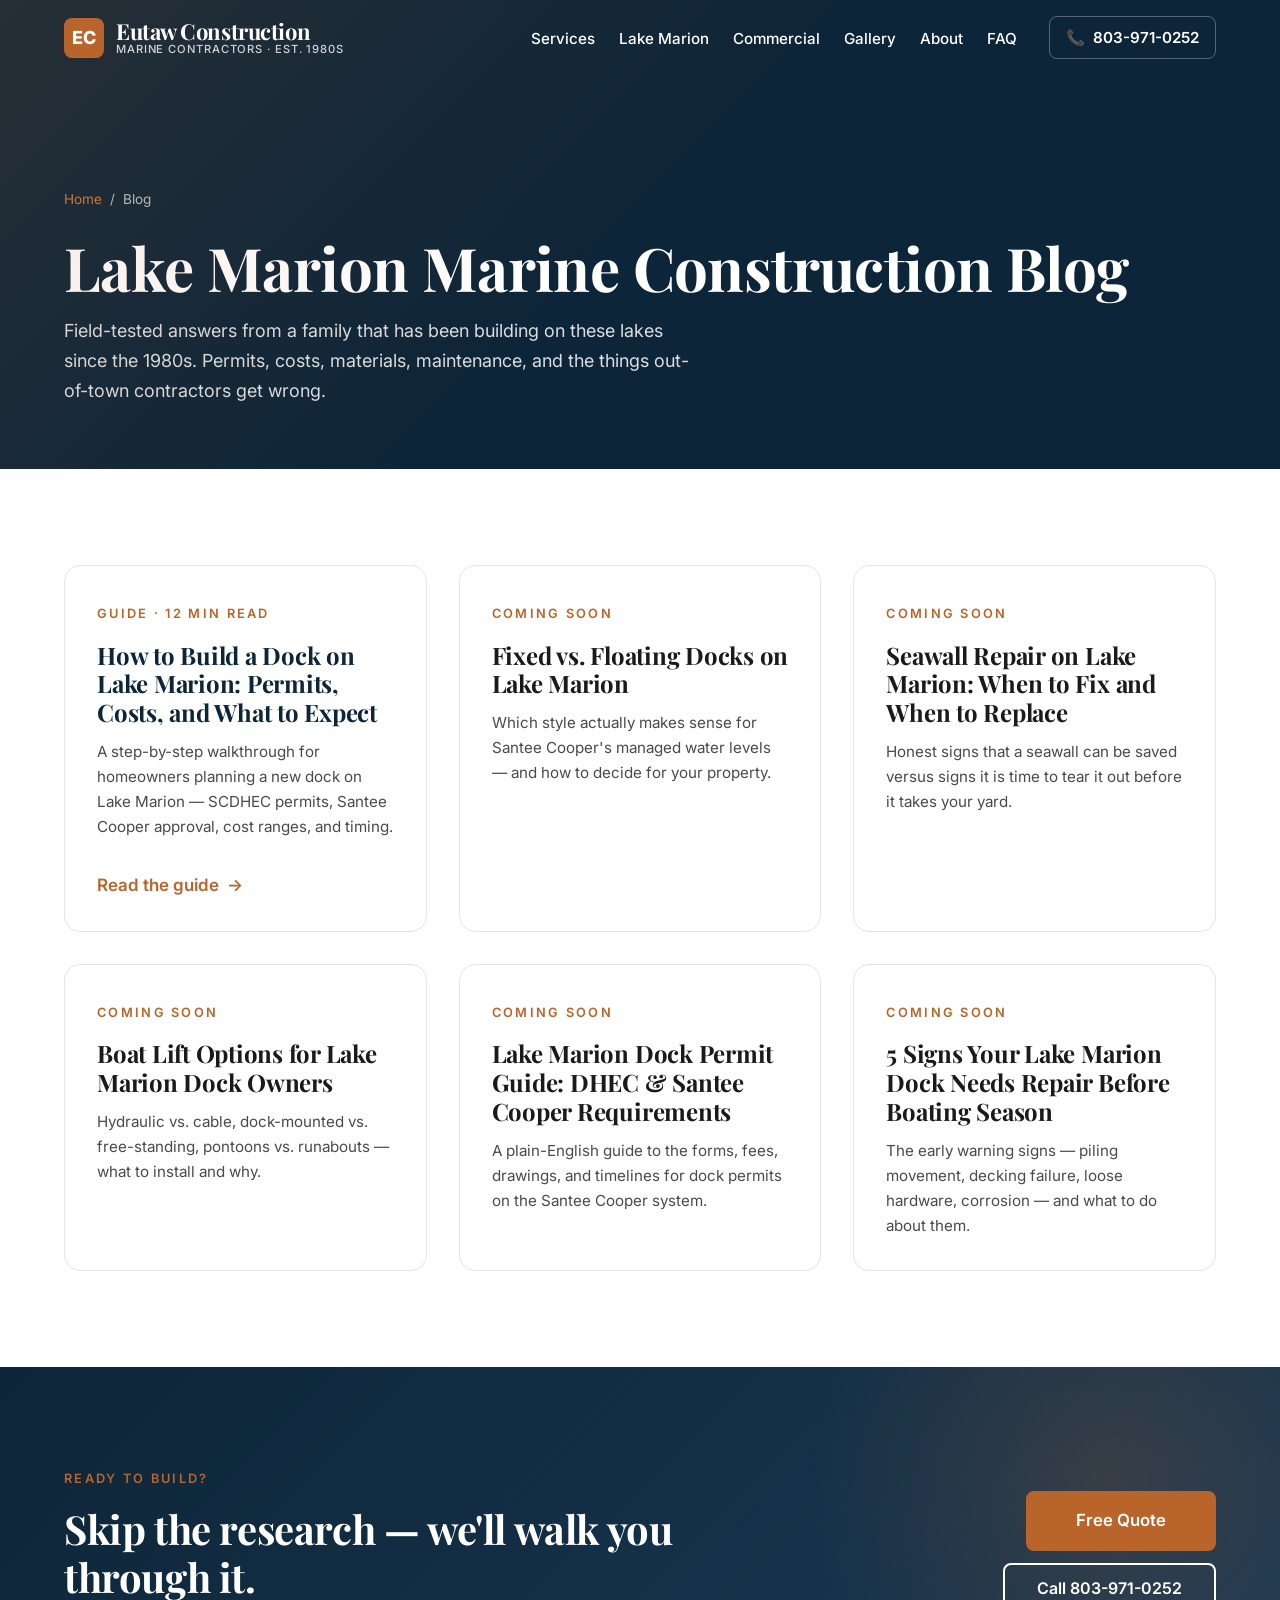
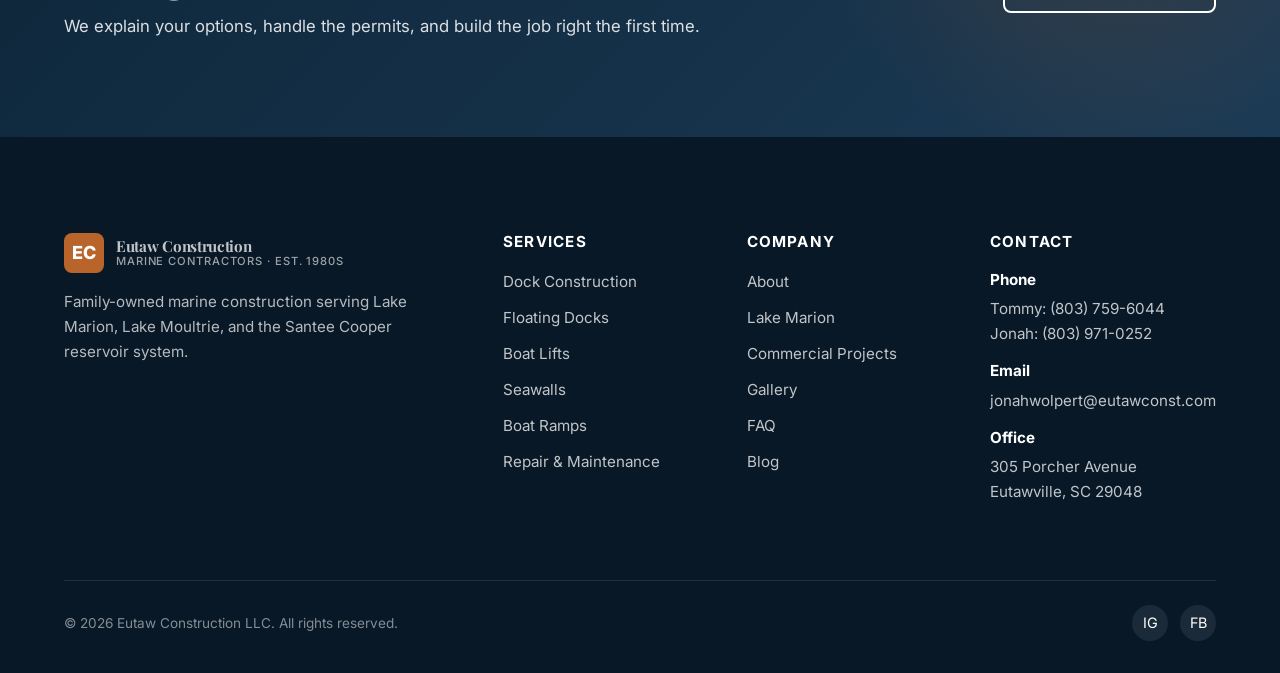
==== commit eec1ed6a: "Add 6 new dock photos; add Tommy's number (803-759-6044); fix phone footer" ====
--- a/blog/index.html
+++ b/blog/index.html
@@ -161,7 +161,7 @@
       </div>
       <div>
         <h4>Contact</h4>
-        <div class="footer-contact-item"><div><strong>Phone</strong><a href="tel:+18039710252">803-971-0252</a><br><a href="tel:+18039710252">803-971-0252</a></div></div>
+        <div class="footer-contact-item"><div><strong>Phone</strong><a href="tel:+18037596044">Tommy: (803) 759-6044</a><br><a href="tel:+18039710252">Jonah: (803) 971-0252</a></div></div>
         <div class="footer-contact-item"><div><strong>Email</strong><a href="mailto:jonahwolpert@eutawconst.com">jonahwolpert@eutawconst.com</a></div></div>
         <div class="footer-contact-item"><div><strong>Office</strong>305 Porcher Avenue<br>Eutawville, SC 29048</div></div>
       </div>
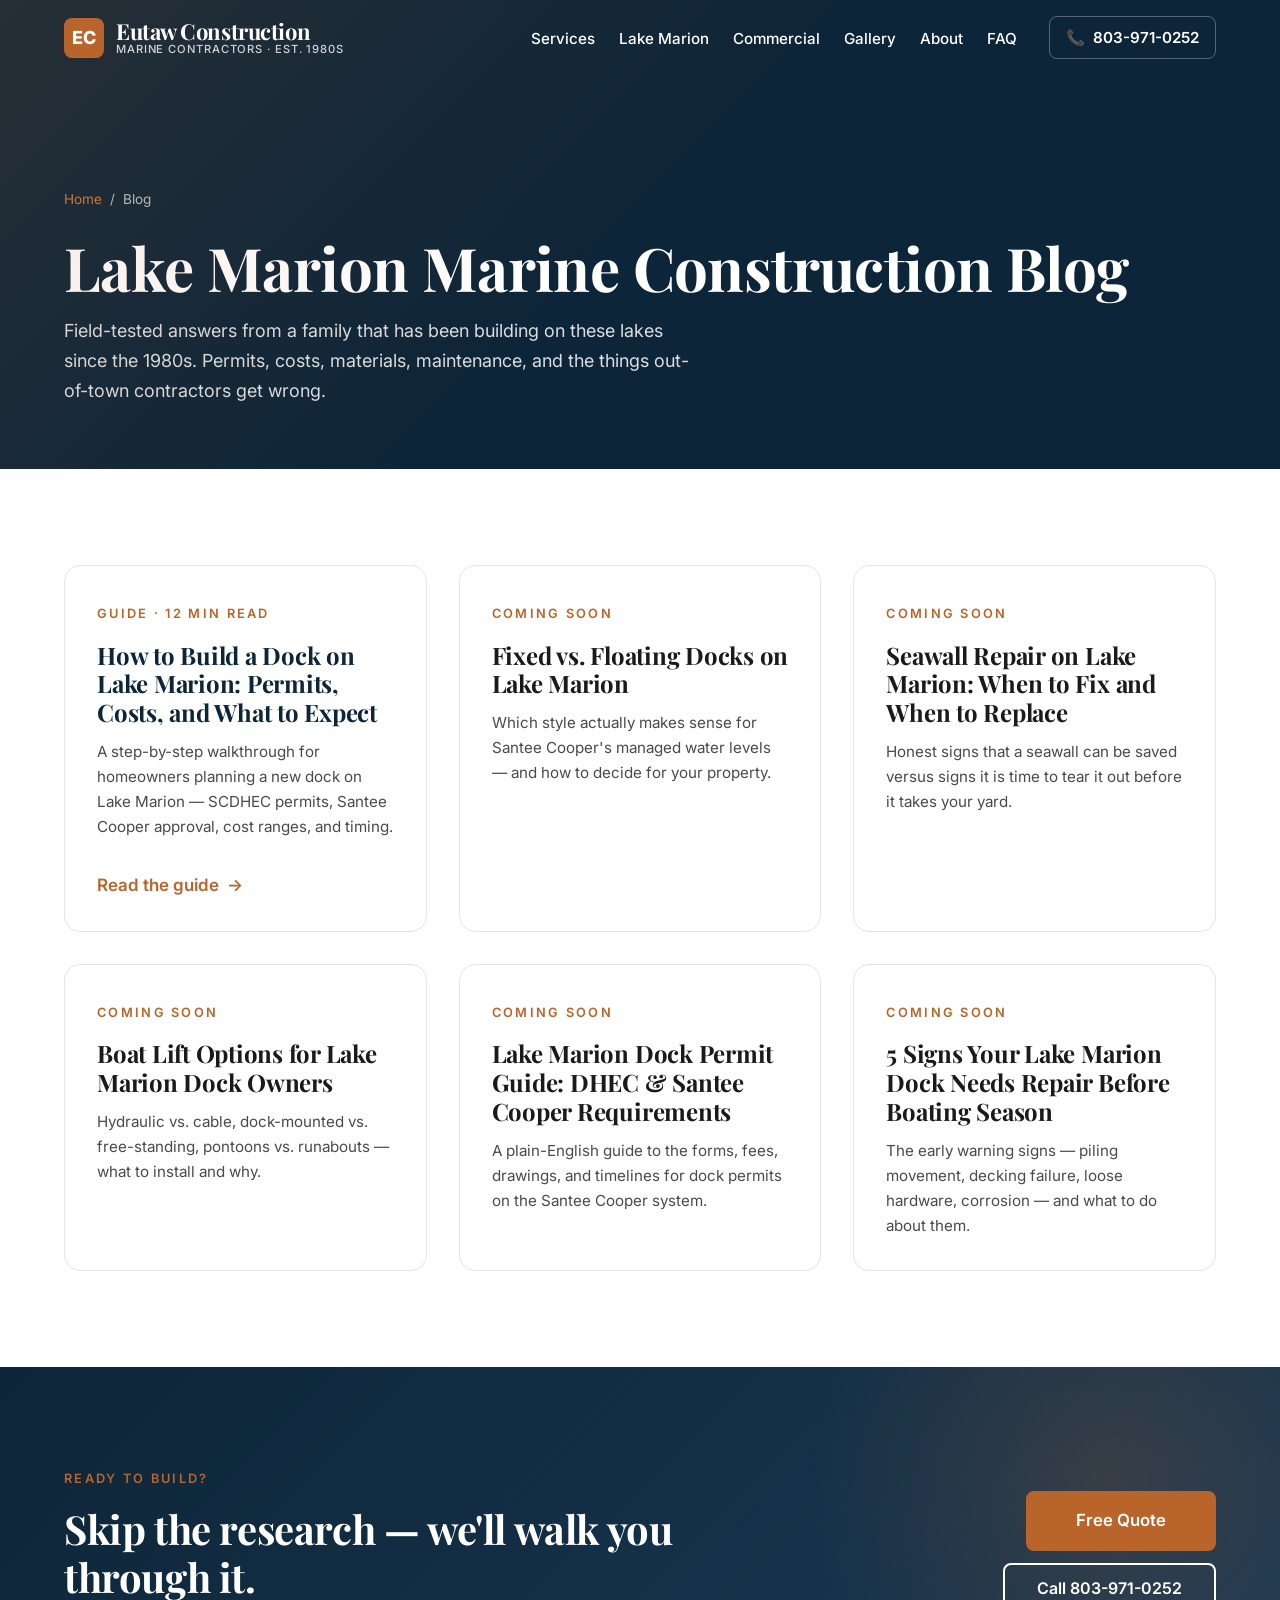
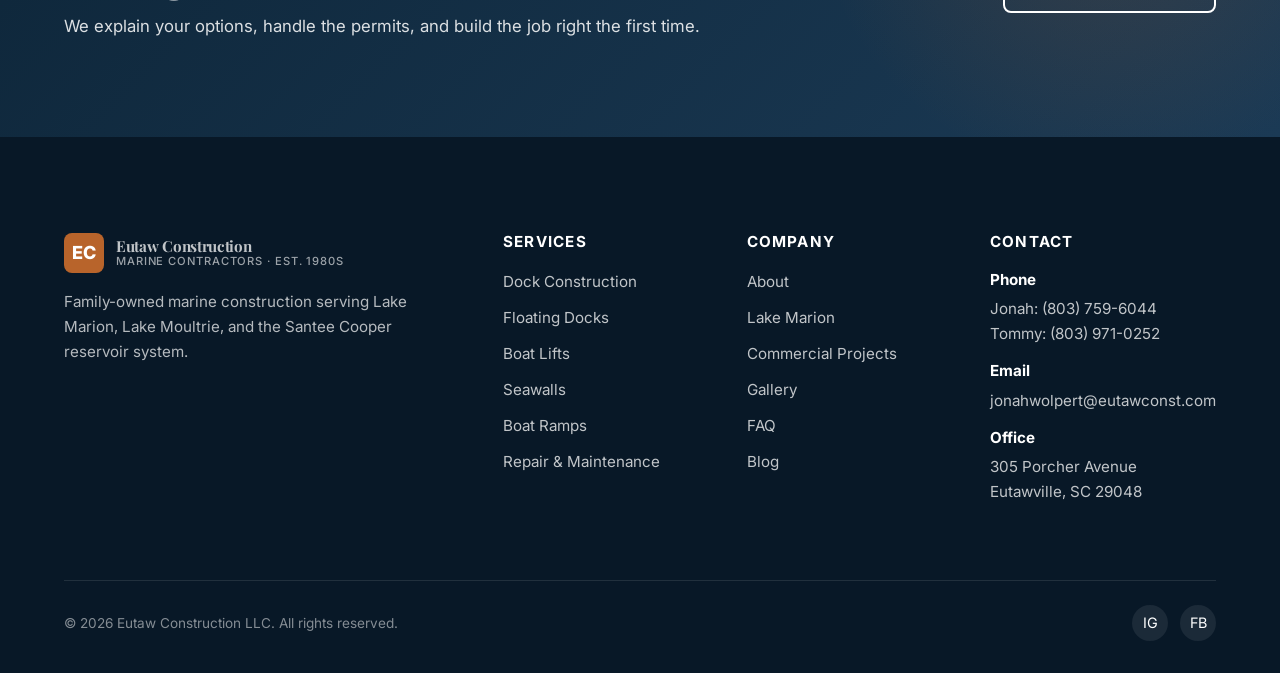
==== commit 53cff40b: "Fix phone labels: Tommy=971-0252 (main), Jonah=759-6044 (secondary)" ====
--- a/blog/index.html
+++ b/blog/index.html
@@ -161,7 +161,7 @@
       </div>
       <div>
         <h4>Contact</h4>
-        <div class="footer-contact-item"><div><strong>Phone</strong><a href="tel:+18037596044">Tommy: (803) 759-6044</a><br><a href="tel:+18039710252">Jonah: (803) 971-0252</a></div></div>
+        <div class="footer-contact-item"><div><strong>Phone</strong><a href="tel:+18037596044">Jonah: (803) 759-6044</a><br><a href="tel:+18039710252">Tommy: (803) 971-0252</a></div></div>
         <div class="footer-contact-item"><div><strong>Email</strong><a href="mailto:jonahwolpert@eutawconst.com">jonahwolpert@eutawconst.com</a></div></div>
         <div class="footer-contact-item"><div><strong>Office</strong>305 Porcher Avenue<br>Eutawville, SC 29048</div></div>
       </div>
